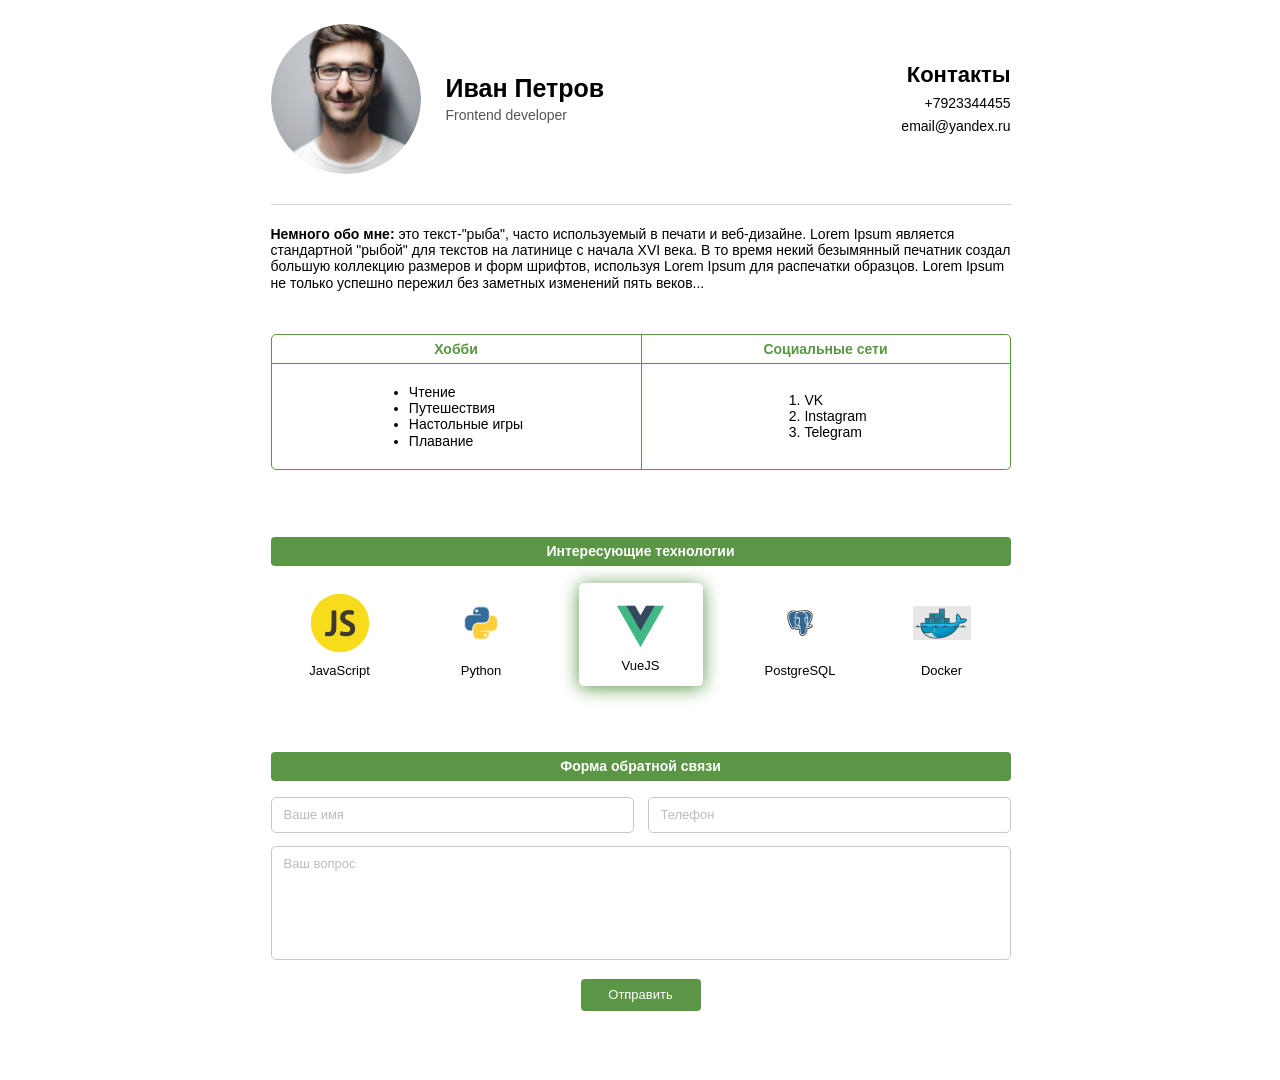
==== index.html @ bdd6d456 "first commit" ====
<!DOCTYPE html>
<html lang="ru">
<head>
    <meta charset="UTF-8">
    <meta name="viewport" content="width=device-width, initial-scale=1.0">
    <title>Иван Петров — Frontend developer</title>
    <link rel="stylesheet" href="style.css">
</head>
<body>

<main class="page">

    <header class="profile">
        <img class="avatar" src="images/Ellipse.jpg" alt="Фото Ивана Петрова">

        <div class="profile-name">
            <h1>Иван Петров</h1>
            <p>Frontend developer</p>
        </div>

        <div class="contacts">
            <h2>Контакты</h2>
            <p>+7923344455</p>
            <p>email@yandex.ru</p>
        </div>
    </header>

    <hr>

    <section class="about">
        <p>
            <strong>Немного обо мне:</strong> это текст-"рыба", часто используемый в печати и
            веб-дизайне. Lorem Ipsum является стандартной "рыбой" для текстов на латинице
            с начала XVI века. В то время некий безымянный печатник создал большую коллекцию
            размеров и форм шрифтов, используя Lorem Ipsum для распечатки образцов.
            Lorem Ipsum не только успешно пережил без заметных изменений пять веков...
        </p>
    </section>

    <section class="info-table">
        <div class="table-title">Хобби</div>
        <div class="table-title">Социальные сети</div>

        <div class="table-content">
            <ul>
                <li>Чтение</li>
                <li>Путешествия</li>
                <li>Настольные игры</li>
                <li>Плавание</li>
            </ul>
        </div>

        <div class="table-content">
            <ol>
                <li><a href="https://vk.com/" target="_blank" rel="noopener noreferrer">VK</a></li>
                <li><a href="https://www.instagram.com/" target="_blank" rel="noopener noreferrer">Instagram</a></li>
                <li><a href="https://t.me/" target="_blank" rel="noopener noreferrer">Telegram</a></li>
            </ol>
        </div>
    </section>

    <section class="technologies">
        <h2>Интересующие технологии</h2>

        <div class="tech-list">
            <div class="tech">
                <img src="images/javascript.png" alt="JavaScript">
                <span>JavaScript</span>
            </div>

            <div class="tech">
                <img src="images/python.png" alt="Python">
                <span>Python</span>
            </div>

            <div class="tech vue-tech">
                <img src="images/vue.png" alt="VueJS">
                <span>VueJS</span>
            </div>

            <div class="tech">
                <img src="images/postgresql.png" alt="PostgreSQL">
                <span>PostgreSQL</span>
            </div>

            <div class="tech">
                <img src="images/docker.png" alt="Docker">
                <span>Docker</span>
            </div>
        </div>
    </section>

    <section class="feedback">
        <h2>Форма обратной связи</h2>

        <form>
            <div class="form-row">
                <input type="text" placeholder="Ваше имя">
                <input type="tel" placeholder="Телефон">
            </div>

            <textarea placeholder="Ваш вопрос"></textarea>

            <button type="submit">Отправить</button>
        </form>
    </section>

</main>

</body>
</html>
---- style.css ----
/* Основные настройки */

* {
    box-sizing: border-box;
}

html, body {
    margin: 0; padding: 0;
}

body {
    background: #fff; color: #000000; font: 14px Arial, Helvetica, sans-serif;
}

.page {
    width: 799px; min-height: 1080px; margin: auto; padding: 24px 29px 30px 30px;
}

.about, .info-table, .technologies, .feedback {
    width: 740px;
}

/* Профиль */

.profile {
    height: 150px; display: flex; align-items: center;
}

.avatar {
    width: 150px; height: 150px; border-radius: 50%; object-fit: cover;
}

.profile-name {
    margin-left: 25px;
}

.profile-name h1 {
    margin: 0 0 5px; font-size: 25px; line-height: 1.05;
}

.profile-name p {
    margin: 0; color: #555; font-size: 14px;
}

.contacts {
    margin-left: auto; width: 155px; text-align: right;
}

.contacts h2 {
    margin: 0 0 9px; font-size: 22px; line-height: 1;
}

.contacts p {
    margin: 0; font-size: 14px; line-height: 1.15; white-space: nowrap;
}

.contacts p + p {
    margin-top: 6px;
}

hr {
    border: 0; border-top: 1px solid #cfcfcf; margin: 30px 0 0;
}

/* Информация обо мне */

.about {
    margin-top: 21px; font-size: 14px; line-height: 1.16;
}

.about p {
    margin: 0;
}

.info-table {
    margin-top: 43px; display: grid; grid-template-columns: 1fr 1fr; border: 1px solid #5A9645;
    border-radius: 5px; overflow: hidden;
}

.table-title {
    height: 29px; display: flex; align-items: center; justify-content: center;
    color: #5A9645; font-weight: 700; font-size: 14px; border-bottom: 1px solid #5A9645;
}

.table-title:nth-child(2), .table-content:nth-child(4) {
    border-left: 1px solid #5A9645;
}

.table-content {
    height: 105px; padding: 15px 20px; font-size: 14px; display: flex;
    align-items: center; justify-content: center;
}

.table-content ul, .table-content ol {
    width: max-content; margin: 0; padding-left: 20px; line-height: 1.15;
}

.table-content a {
    color: inherit; text-decoration: none;
}

/* Технологии */

.technologies {
    margin-top: 67px;
}

.technologies h2, .feedback h2 {
    height: 29px; margin: 0 0 28px; border-radius: 4px; background: #5A9645;
    color: #fff; font-size: 14px; font-weight: 700; line-height: 29px;
    text-align: center;
}

.tech-list {
    display: flex; align-items: flex-start; justify-content: space-between; padding: 0 25px;
}

.tech {
    width: 88px; min-height: 91px; display: flex; flex-direction: column;
    align-items: center; justify-content: flex-start;
}

.tech > img {
    width: 58px; height: 58px; object-fit: contain; margin-bottom: 12px;
}

.tech span {
    font-size: 13px; line-height: 1; text-align: center;
}

.vue-tech {
    width: 124px; padding: 11px 18px 14px; margin-top: -11px; border-radius: 5px;
    background: #fff; box-shadow: 0 2px 18px #5A9645;
}

.vue-tech > img {
    margin-bottom: 7px;
}

/* Форма обратной связи */

.feedback {
    margin-top: 66px;
}

.feedback h2 {
    margin-bottom: 16px;
}

.form-row {
    display: flex; gap: 14px;
}

input, textarea {
    width: 100%; border: 1px solid #c8c8c8; border-radius: 5px; padding: 9px 12px;
    font-family: inherit; font-size: 13px; outline: 0;
}

input {
    height: 36px;
}

textarea {
    height: 114px; margin-top: 13px; resize: none;
}

input::placeholder, textarea::placeholder {
    color: #bcbcbc;
}

button {
    display: block; width: 120px; height: 32px; margin: 16px auto 0;
    border: 0; border-radius: 4px; background: #5A9645; color: #fff;
    font-family: inherit; font-size: 13px; cursor: pointer;
}

button:hover {
    background: #5A9645;
}

.table-content a:hover {
    color: #5A9645;
}
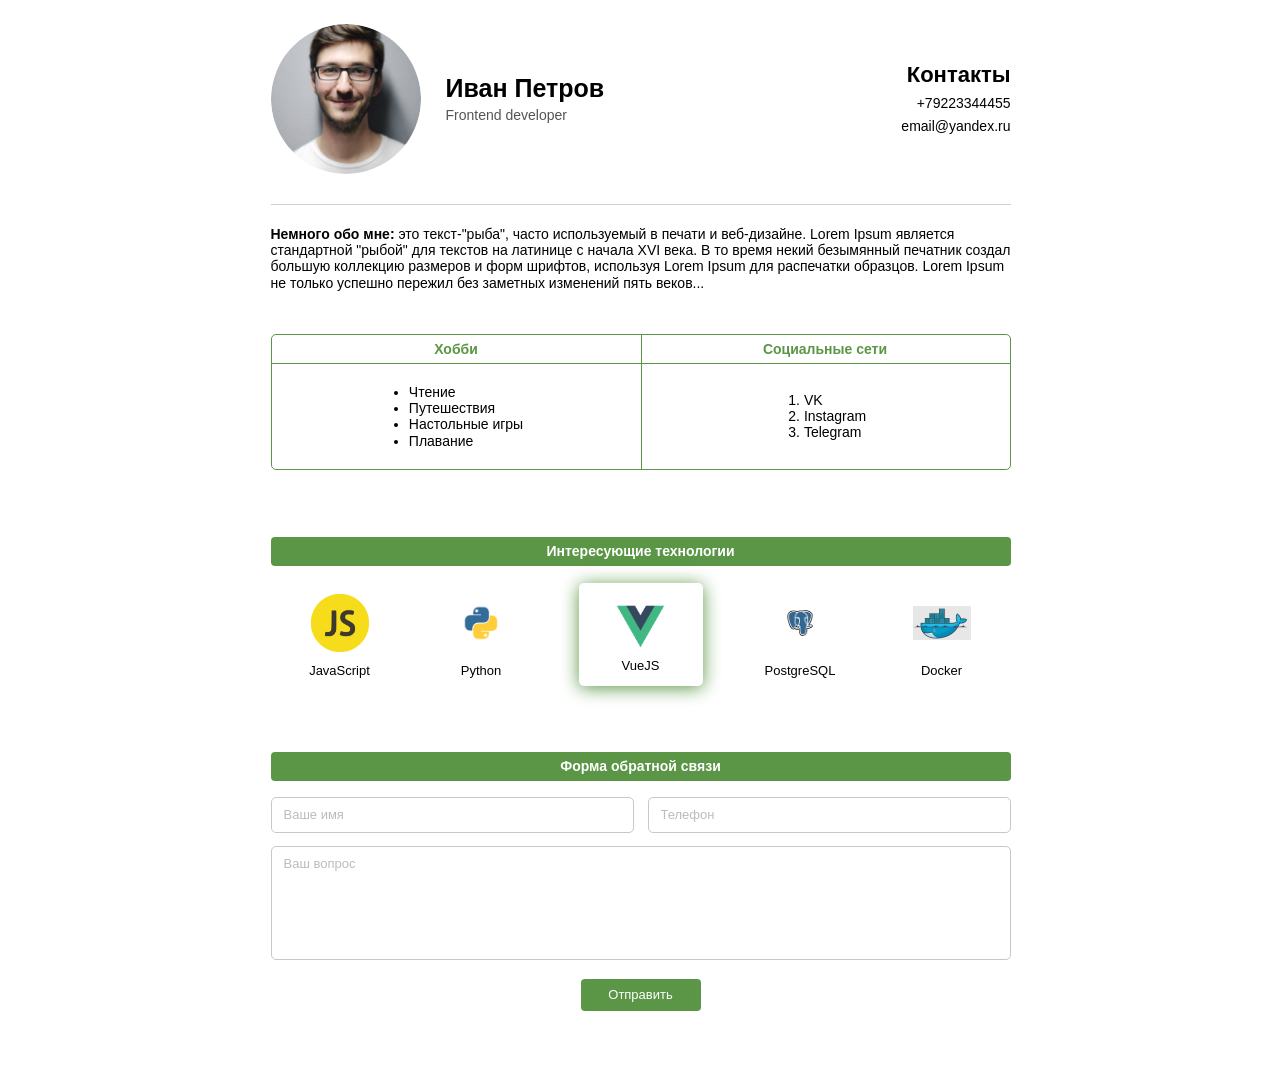
==== commit b07609d7: "update" ====
--- a/index.html
+++ b/index.html
@@ -20,7 +20,7 @@
 
         <div class="contacts">
             <h2>Контакты</h2>
-            <p>+7923344455</p>
+            <p>+79223344455</p>
             <p>email@yandex.ru</p>
         </div>
     </header>
--- a/style.css
+++ b/style.css
@@ -51,18 +51,14 @@
 }
 
 .contacts p {
-    margin: 0; font-size: 14px; line-height: 1.15; white-space: nowrap;
-}
-
-.contacts p + p {
-    margin-top: 6px;
+    margin: 6px 0 0; font-size: 14px; line-height: 1.15; white-space: nowrap;
 }
 
 hr {
     border: 0; border-top: 1px solid #cfcfcf; margin: 30px 0 0;
 }
 
-/* Информация обо мне */
+/* Информация */
 
 .about {
     margin-top: 21px; font-size: 14px; line-height: 1.16;
@@ -74,16 +70,17 @@
 
 .info-table {
     margin-top: 43px; display: grid; grid-template-columns: 1fr 1fr; border: 1px solid #5A9645;
-    border-radius: 5px; overflow: hidden;
+    border-radius: 5px; overflow: hidden; position: relative;
+}
+
+.info-table::after {
+    content: ""; position: absolute; top: 0; bottom: 0; left: 50%; width: 1px;
+    background: #5A9645;
 }
 
 .table-title {
     height: 29px; display: flex; align-items: center; justify-content: center;
     color: #5A9645; font-weight: 700; font-size: 14px; border-bottom: 1px solid #5A9645;
-}
-
-.table-title:nth-child(2), .table-content:nth-child(4) {
-    border-left: 1px solid #5A9645;
 }
 
 .table-content {
